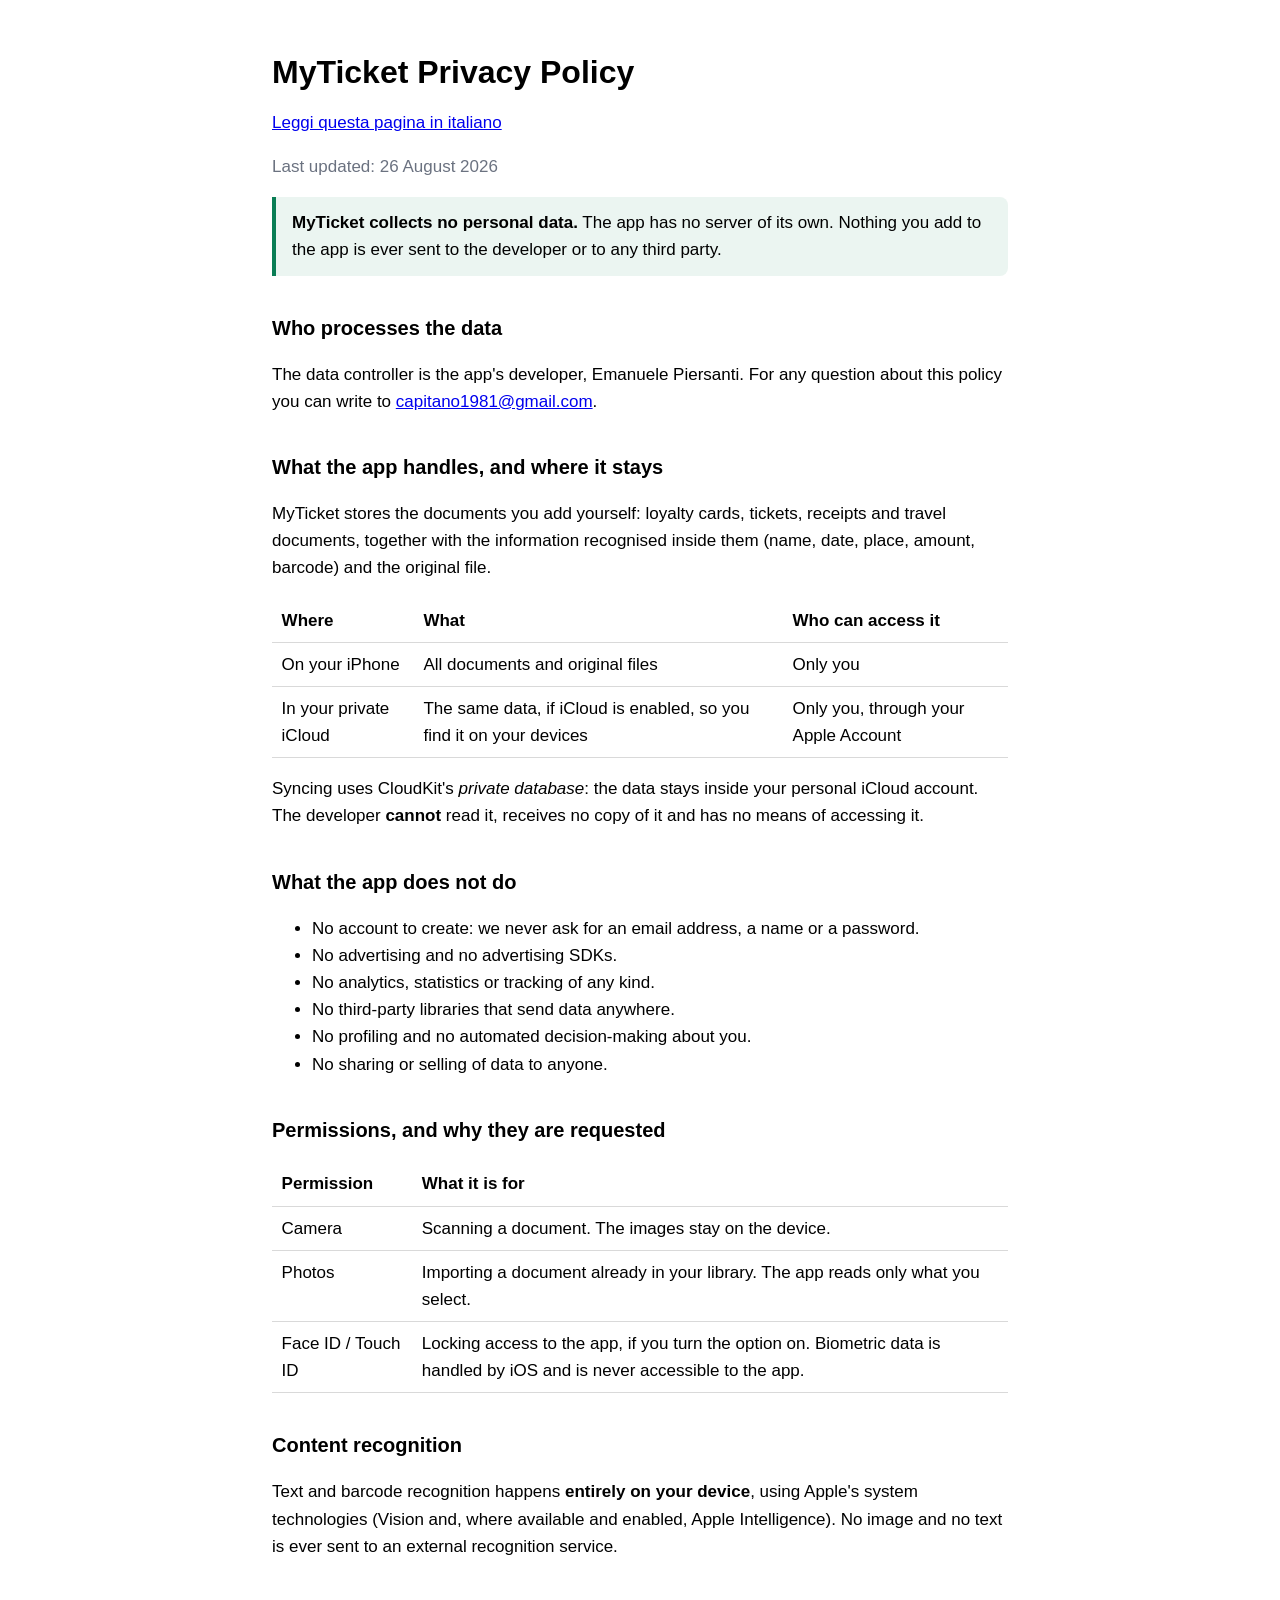
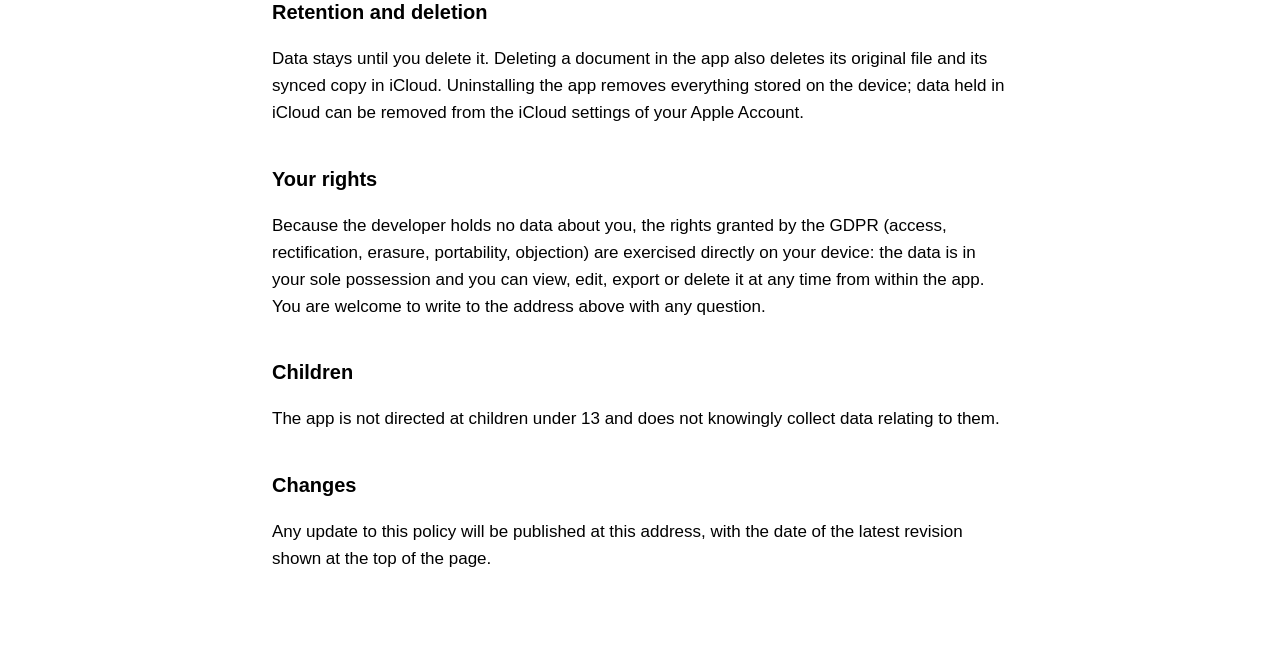
==== docs/privacy/en/index.html @ a0f94505 "Privacy policy (English)" ====
<!doctype html>
<html lang="en">
<head>
<meta charset="utf-8">
<meta name="viewport" content="width=device-width, initial-scale=1">
<title>MyTicket — Privacy Policy</title>
<style>
 :root { color-scheme: light dark; }
 body { font: 17px/1.6 -apple-system, BlinkMacSystemFont, "Segoe UI", Roboto, sans-serif;
        max-width: 46rem; margin: 0 auto; padding: 2rem 1.25rem 5rem; }
 h1 { font-size: 2rem; line-height: 1.2; margin-bottom: .25rem; }
 .updated { color: #6b7280; margin-top: 0; }
 h2 { margin-top: 2.25rem; font-size: 1.25rem; }
 .key { border-left: 4px solid #0a7d55; padding: .75rem 1rem; background: rgba(10,125,85,.08); border-radius: 0 8px 8px 0; }
 table { border-collapse: collapse; width: 100%; margin-top: .5rem; }
 th, td { text-align: left; padding: .5rem .6rem; border-bottom: 1px solid rgba(128,128,128,.3); vertical-align: top; }
</style>
</head>
<body>
<h1>MyTicket Privacy Policy</h1>
<p><a href="../">Leggi questa pagina in italiano</a></p>
<p class="updated">Last updated: 26 August 2026</p>

<p class="key"><strong>MyTicket collects no personal data.</strong> The app has no server
of its own. Nothing you add to the app is ever sent to the developer or to any
third party.</p>

<h2>Who processes the data</h2>
<p>The data controller is the app's developer, Emanuele Piersanti. For any question
about this policy you can write to
<a href="mailto:capitano1981@gmail.com">capitano1981@gmail.com</a>.</p>

<h2>What the app handles, and where it stays</h2>
<p>MyTicket stores the documents you add yourself: loyalty cards, tickets, receipts
and travel documents, together with the information recognised inside them (name,
date, place, amount, barcode) and the original file.</p>
<table>
<tr><th>Where</th><th>What</th><th>Who can access it</th></tr>
<tr><td>On your iPhone</td><td>All documents and original files</td><td>Only you</td></tr>
<tr><td>In your private iCloud</td><td>The same data, if iCloud is enabled, so you find it on your devices</td><td>Only you, through your Apple Account</td></tr>
</table>
<p>Syncing uses CloudKit's <em>private database</em>: the data stays inside your
personal iCloud account. The developer <strong>cannot</strong> read it, receives no
copy of it and has no means of accessing it.</p>

<h2>What the app does not do</h2>
<ul>
<li>No account to create: we never ask for an email address, a name or a password.</li>
<li>No advertising and no advertising SDKs.</li>
<li>No analytics, statistics or tracking of any kind.</li>
<li>No third-party libraries that send data anywhere.</li>
<li>No profiling and no automated decision-making about you.</li>
<li>No sharing or selling of data to anyone.</li>
</ul>

<h2>Permissions, and why they are requested</h2>
<table>
<tr><th>Permission</th><th>What it is for</th></tr>
<tr><td>Camera</td><td>Scanning a document. The images stay on the device.</td></tr>
<tr><td>Photos</td><td>Importing a document already in your library. The app reads only what you select.</td></tr>
<tr><td>Face ID / Touch ID</td><td>Locking access to the app, if you turn the option on. Biometric data is handled by iOS and is never accessible to the app.</td></tr>
</table>

<h2>Content recognition</h2>
<p>Text and barcode recognition happens <strong>entirely on your device</strong>, using
Apple's system technologies (Vision and, where available and enabled, Apple
Intelligence). No image and no text is ever sent to an external recognition
service.</p>

<h2>Retention and deletion</h2>
<p>Data stays until you delete it. Deleting a document in the app also deletes its
original file and its synced copy in iCloud. Uninstalling the app removes
everything stored on the device; data held in iCloud can be removed from the iCloud
settings of your Apple Account.</p>

<h2>Your rights</h2>
<p>Because the developer holds no data about you, the rights granted by the GDPR
(access, rectification, erasure, portability, objection) are exercised directly on
your device: the data is in your sole possession and you can view, edit, export or
delete it at any time from within the app. You are welcome to write to the address
above with any question.</p>

<h2>Children</h2>
<p>The app is not directed at children under 13 and does not knowingly collect data
relating to them.</p>

<h2>Changes</h2>
<p>Any update to this policy will be published at this address, with the date of the
latest revision shown at the top of the page.</p>
</body>
</html>
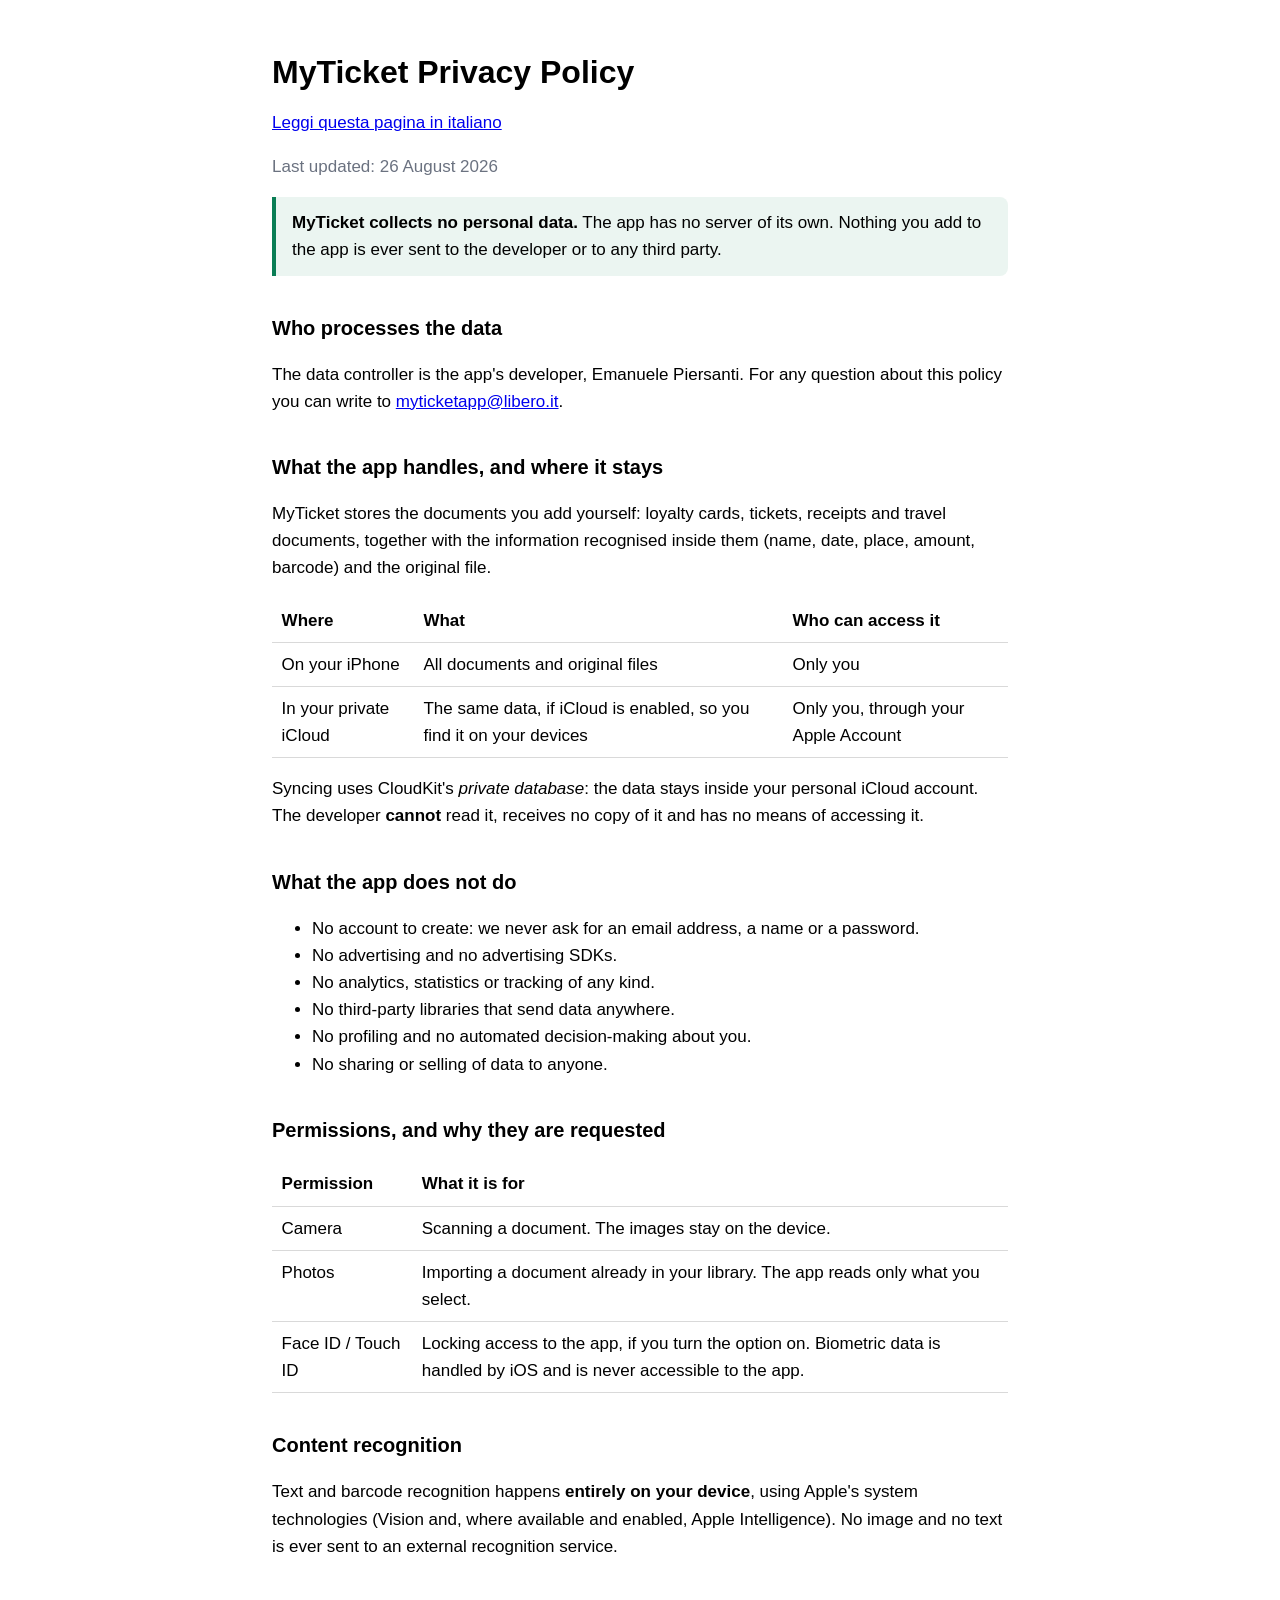
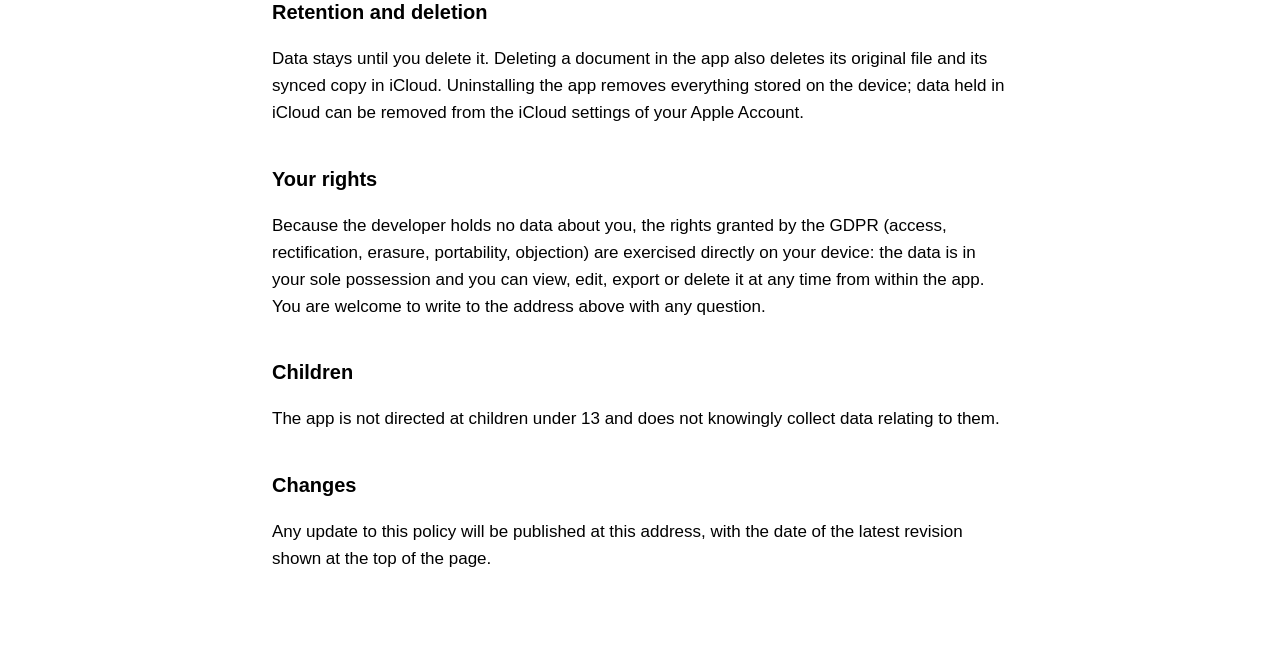
==== commit a7a99f66: "Contact address: myticketapp@libero.it (English)" ====
--- a/docs/privacy/en/index.html
+++ b/docs/privacy/en/index.html
@@ -28,7 +28,7 @@
 <h2>Who processes the data</h2>
 <p>The data controller is the app's developer, Emanuele Piersanti. For any question
 about this policy you can write to
-<a href="mailto:capitano1981@gmail.com">capitano1981@gmail.com</a>.</p>
+<a href="mailto:myticketapp@libero.it">myticketapp@libero.it</a>.</p>
 
 <h2>What the app handles, and where it stays</h2>
 <p>MyTicket stores the documents you add yourself: loyalty cards, tickets, receipts
